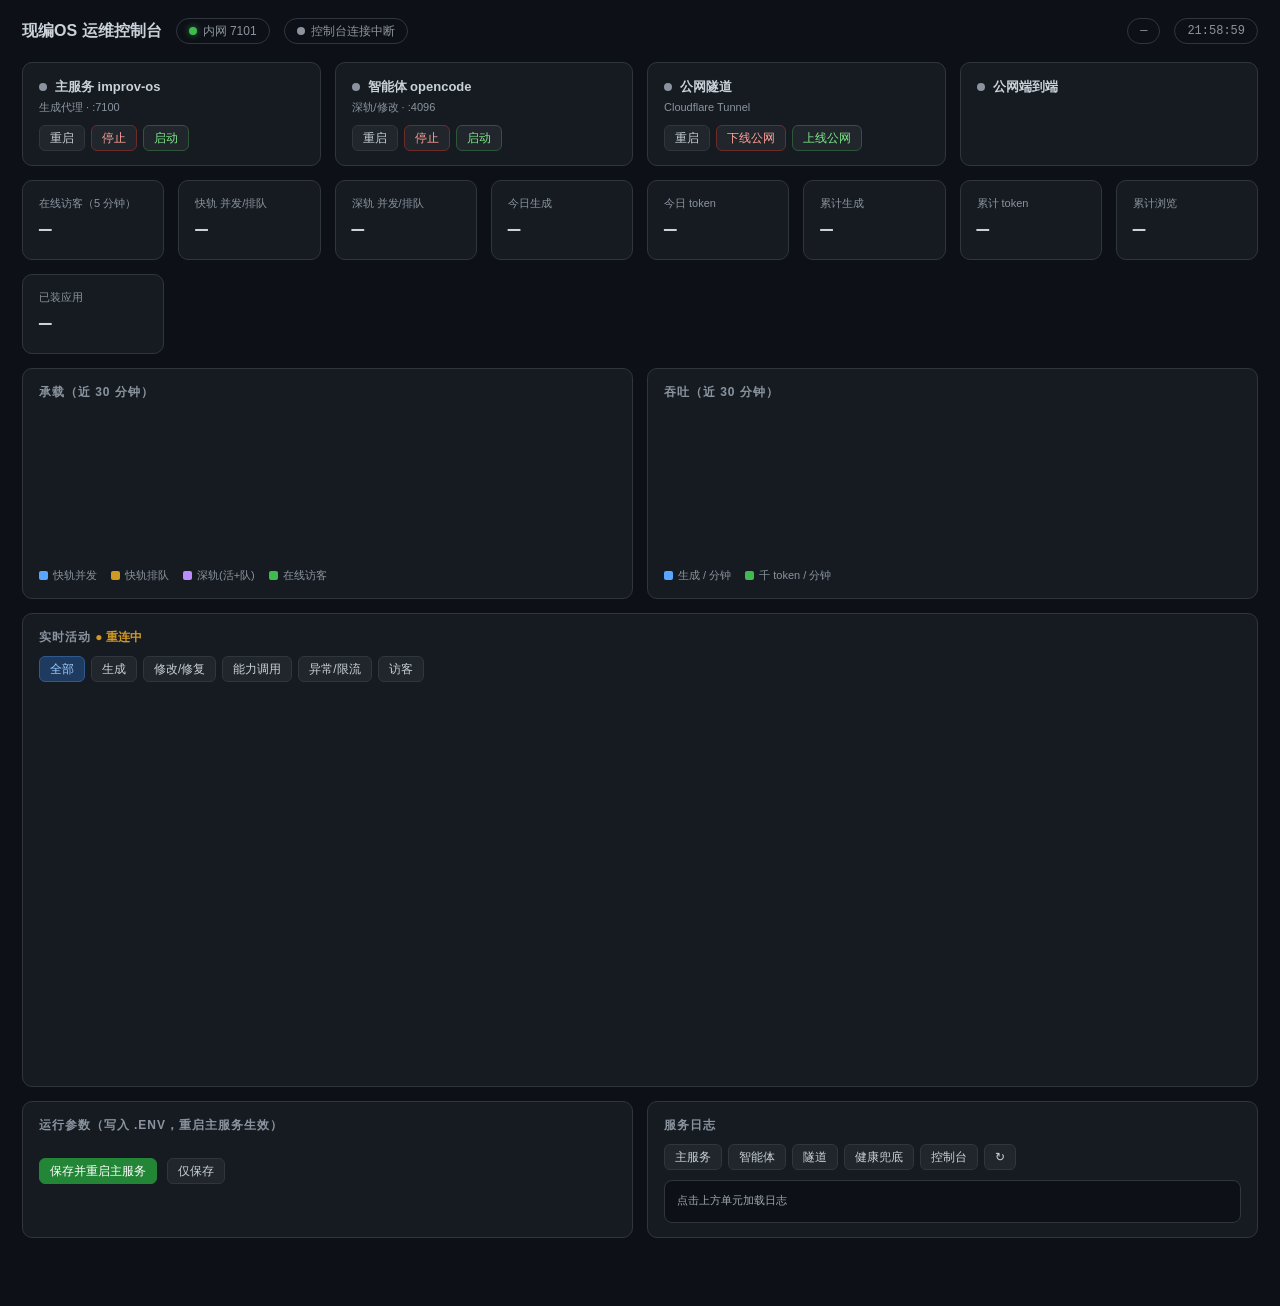
==== admin/public/index.html @ 3e0099f2 "累计浏览量：持久化 totalVisits 计数 + 运维面板「累计浏览」卡片 此前只有 5 分钟在线和今日生成，无累计口径，且活动日志 1MB 轮转 历史 visit 早被冲掉。首次启用时用尚存日志" ====
<!DOCTYPE html>
<html lang="zh">
<head>
<meta charset="utf-8">
<meta name="viewport" content="width=device-width, initial-scale=1">
<title>现编OS 运维控制台</title>
<style>
:root{--bg:#0d1117;--panel:#161b22;--line:#30363d;--text:#c9d1d9;--dim:#8b949e;--green:#3fb950;--red:#f85149;--amber:#d29922;--blue:#58a6ff;--purple:#bc8cff}
*{box-sizing:border-box;margin:0;padding:0}
body{background:var(--bg);color:var(--text);font:13px/1.5 -apple-system,BlinkMacSystemFont,"PingFang SC","SF Pro SC",sans-serif;-webkit-font-smoothing:antialiased;padding:18px 22px 40px}
h1{font-size:16px;font-weight:600}
h2{font-size:12px;font-weight:600;color:var(--dim);text-transform:uppercase;letter-spacing:.08em;margin:0 0 10px}
.mono{font-family:ui-monospace,"SF Mono",Menlo,monospace}
header{display:flex;align-items:center;gap:14px;margin-bottom:18px;flex-wrap:wrap}
header .spacer{flex:1}
.pill{display:inline-flex;align-items:center;gap:6px;border:1px solid var(--line);border-radius:99px;padding:3px 12px;font-size:12px;color:var(--dim)}
.dot{width:8px;height:8px;border-radius:50%;background:var(--dim);flex:none}
.dot.ok{background:var(--green);box-shadow:0 0 6px rgba(63,185,80,.6)}
.dot.bad{background:var(--red);box-shadow:0 0 6px rgba(248,81,73,.6)}
.dot.warn{background:var(--amber)}
.grid{display:grid;gap:14px}
.svc-grid{grid-template-columns:repeat(auto-fit,minmax(230px,1fr));margin-bottom:14px}
.card{background:var(--panel);border:1px solid var(--line);border-radius:10px;padding:14px 16px}
.svc-head{display:flex;align-items:center;gap:8px;margin-bottom:2px}
.svc-head b{font-size:13px}
.svc-sub{color:var(--dim);font-size:11px;margin-bottom:10px;min-height:16px}
.btns{display:flex;gap:6px;flex-wrap:wrap}
button{font:inherit;font-size:12px;background:#21262d;border:1px solid var(--line);color:var(--text);border-radius:6px;padding:3px 10px;cursor:pointer}
button:hover{background:#30363d}
button:disabled{opacity:.45;cursor:default}
button.danger{color:#ffa198;border-color:#6e2c28}
button.danger:hover{background:#3d1d1b}
button.go{color:#7ee787;border-color:#2e5639}
button.go:hover{background:#1b2e22}
button.primary{background:#238636;border-color:#238636;color:#fff}
button.primary:hover{background:#2ea043}
.metrics{grid-template-columns:repeat(auto-fit,minmax(128px,1fr));margin-bottom:14px}
.metric .v{font-size:21px;font-weight:600;font-family:ui-monospace,"SF Mono",Menlo,monospace;margin-top:2px}
.metric .v small{font-size:12px;color:var(--dim);font-weight:400}
.metric .k{color:var(--dim);font-size:11px}
.cols{display:grid;grid-template-columns:1fr 1fr;gap:14px;margin-bottom:14px}
@media(max-width:1100px){.cols{grid-template-columns:1fr}}
canvas{width:100%;height:150px;display:block}
.legend{display:flex;gap:14px;font-size:11px;color:var(--dim);margin-top:6px}
.legend i{display:inline-block;width:9px;height:9px;border-radius:2px;margin-right:5px;vertical-align:-1px}
.feed{height:380px;overflow-y:auto;display:flex;flex-direction:column;gap:1px}
.feed::-webkit-scrollbar{width:8px}.feed::-webkit-scrollbar-thumb{background:#30363d;border-radius:4px}
.ev{display:flex;gap:9px;align-items:baseline;padding:4px 6px;border-radius:5px;font-size:12px}
.ev:hover{background:#1c2128}
.ev time{color:#555e68;font-family:ui-monospace,Menlo,monospace;font-size:11px;flex:none}
.badge{flex:none;font-size:10px;border-radius:4px;padding:1px 7px;font-weight:600;letter-spacing:.02em}
.b-gen{background:#132f54;color:#79b8ff}.b-deep{background:#2a1d4d;color:var(--purple)}
.b-ok{background:#12361c;color:#7ee787}.b-fail{background:#4b1815;color:#ffa198}
.b-warn{background:#3b2c10;color:#e3b341}.b-cap{background:#23163a;color:#c9a6ff}
.b-visit{background:#21262d;color:var(--dim)}.b-mod{background:#0d3a3f;color:#76e3ea}
.ev .txt{flex:1;min-width:0;overflow:hidden;text-overflow:ellipsis;white-space:nowrap}
.ev .ip{color:#555e68;font-size:11px;font-family:ui-monospace,Menlo,monospace;flex:none}
.filters{display:flex;gap:6px;margin-bottom:10px;flex-wrap:wrap}
.filters button.on{background:#1f3a5f;border-color:#2f5a8f;color:#9ecbff}
.conf{display:grid;grid-template-columns:repeat(auto-fit,minmax(190px,1fr));gap:10px}
.conf label{display:block;font-size:11px;color:var(--dim);margin-bottom:3px}
.conf input{width:100%;background:var(--bg);border:1px solid var(--line);border-radius:6px;color:var(--text);padding:5px 8px;font:inherit;font-family:ui-monospace,Menlo,monospace;outline:none}
.conf input:focus{border-color:var(--blue)}
.conf .hint{font-size:10px;color:#555e68;margin-top:2px}
.conf-foot{display:flex;align-items:center;gap:10px;margin-top:14px}
.conf-foot .msg{font-size:12px;color:var(--dim)}
.logtabs{display:flex;gap:6px;margin-bottom:10px;flex-wrap:wrap}
.logtabs button.on{background:#1f3a5f;border-color:#2f5a8f;color:#9ecbff}
pre{background:var(--bg);border:1px solid var(--line);border-radius:8px;padding:12px;font:11px/1.6 ui-monospace,"SF Mono",Menlo,monospace;overflow:auto;max-height:340px;white-space:pre-wrap;word-break:break-all;color:#9da7b1}
.toast{position:fixed;right:18px;bottom:18px;background:#1c2128;border:1px solid var(--line);border-left:3px solid var(--green);border-radius:8px;padding:10px 16px;font-size:12px;opacity:0;transform:translateY(8px);transition:.25s;pointer-events:none;max-width:380px}
.toast.show{opacity:1;transform:none}
.toast.err{border-left-color:var(--red)}
section{margin-bottom:14px}
</style>
</head>
<body>
<header>
  <h1>现编OS 运维控制台</h1>
  <span class="pill"><span class="dot ok"></span>内网 7101</span>
  <span class="pill" id="pub-pill"><span class="dot" id="pub-dot"></span><span id="pub-text">公网检测中…</span></span>
  <div class="spacer"></div>
  <span class="pill mono" id="sys-pill">—</span>
  <span class="pill mono" id="clock">—</span>
</header>

<div class="grid svc-grid" id="svc-grid"></div>

<div class="grid metrics" id="metrics"></div>

<div class="cols">
  <div class="card">
    <h2>承载（近 30 分钟）</h2>
    <canvas id="ch-load"></canvas>
    <div class="legend"><span><i style="background:#58a6ff"></i>快轨并发</span><span><i style="background:#d29922"></i>快轨排队</span><span><i style="background:#bc8cff"></i>深轨(活+队)</span><span><i style="background:#3fb950"></i>在线访客</span></div>
  </div>
  <div class="card">
    <h2>吞吐（近 30 分钟）</h2>
    <canvas id="ch-rate"></canvas>
    <div class="legend"><span><i style="background:#58a6ff"></i>生成 / 分钟</span><span><i style="background:#3fb950"></i>千 token / 分钟</span></div>
  </div>
</div>

<section class="card">
  <h2>实时活动 <span id="feed-live" style="color:var(--green);text-transform:none;letter-spacing:0">● 直播中</span></h2>
  <div class="filters" id="filters"></div>
  <div class="feed" id="feed"></div>
</section>

<div class="cols">
  <section class="card">
    <h2>运行参数（写入 .env，重启主服务生效）</h2>
    <div class="conf" id="conf"></div>
    <div class="conf-foot">
      <button class="primary" id="conf-save">保存并重启主服务</button>
      <button id="conf-save-only">仅保存</button>
      <span class="msg" id="conf-msg"></span>
    </div>
  </section>
  <section class="card">
    <h2>服务日志</h2>
    <div class="logtabs" id="logtabs"></div>
    <pre id="logbox">点击上方单元加载日志</pre>
  </section>
</div>

<div class="toast" id="toast"></div>

<script>
const $ = s => document.querySelector(s);
const esc = s => String(s).replace(/[&<>"]/g, c => ({'&':'&amp;','<':'&lt;','>':'&gt;','"':'&quot;'}[c]));
function toast(msg, err) {
  const t = $('#toast'); t.textContent = msg; t.classList.toggle('err', !!err); t.classList.add('show');
  clearTimeout(t._h); t._h = setTimeout(() => t.classList.remove('show'), 3500);
}
async function api(path, opts) {
  const r = await fetch(path, opts);
  const d = await r.json().catch(() => ({}));
  if (!r.ok) throw new Error(d.error || ('HTTP ' + r.status));
  return d;
}

// ---------- 服务卡片 ----------
const SVCS = [
  { key: 'improv',      name: '主服务 improv-os',  sub: '生成代理 · :7100',        acts: [['restart-improv','重启'],['stop-improv','停止','danger'],['start-improv','启动','go']] },
  { key: 'opencode',    name: '智能体 opencode',   sub: '深轨/修改 · :4096',       acts: [['restart-opencode','重启'],['stop-opencode','停止','danger'],['start-opencode','启动','go']] },
  { key: 'cloudflared', name: '公网隧道',          sub: 'Cloudflare Tunnel',       acts: [['restart-cloudflared','重启'],['stop-cloudflared','下线公网','danger'],['start-cloudflared','上线公网','go']] },
  { key: 'pub',         name: '公网端到端',        sub: '',                        acts: [] },
];
const DANGEROUS = { 'stop-improv': '停止主服务（公网访客将打不开页面）？', 'stop-cloudflared': '下线公网（os.fzhiyu.dev 将不可达，内网不受影响）？', 'stop-opencode': '停止智能体（完整版/修改功能将降级）？' };
function renderSvcGrid() {
  $('#svc-grid').innerHTML = SVCS.map(s => `
    <div class="card">
      <div class="svc-head"><span class="dot" id="dot-${s.key}"></span><b>${s.name}</b></div>
      <div class="svc-sub" id="sub-${s.key}">${s.sub}</div>
      <div class="btns">${s.acts.map(([a, t, cls]) => `<button class="${cls || ''}" data-act="${a}">${t}</button>`).join('')}</div>
    </div>`).join('');
  document.querySelectorAll('[data-act]').forEach(b => b.addEventListener('click', async () => {
    const act = b.dataset.act;
    if (DANGEROUS[act] && !confirm(DANGEROUS[act])) return;
    b.disabled = true;
    try { const r = await api('/api/control', { method: 'POST', headers: {'content-type':'application/json'}, body: JSON.stringify({ action: act }) });
      toast(`${r.label}：完成${r.out ? ' · ' + r.out : ''}`);
    } catch (e) { toast('操作失败：' + e.message, true); }
    b.disabled = false;
    setTimeout(refreshOverview, 1200);
  }));
}

// ---------- 指标 ----------
const METRICS = [
  ['visitors', '在线访客（5 分钟）'], ['fast', '快轨 并发/排队'], ['deep', '深轨 并发/排队'],
  ['todayGens', '今日生成'], ['todayTokens', '今日 token'], ['totalGens', '累计生成'],
  ['totalTokens', '累计 token'], ['totalVisits', '累计浏览'], ['apps', '已装应用'],
];
function renderMetrics() {
  $('#metrics').innerHTML = METRICS.map(([k, label]) => `<div class="card metric"><div class="k">${label}</div><div class="v" id="m-${k}">—</div></div>`).join('');
}
const fmt = n => n == null ? '—' : n >= 1e6 ? (n / 1e6).toFixed(1) + 'M' : n >= 1e4 ? (n / 1e3).toFixed(1) + 'k' : String(n);

function setDot(id, state) {
  const el = $('#dot-' + id);
  if (el) el.className = 'dot ' + (state === 'active' ? 'ok' : state === 'inactive' || state === 'failed' ? 'bad' : 'warn');
}

async function refreshOverview() {
  try {
    const d = await api('/api/overview');
    setDot('improv', d.svc.improv); setDot('opencode', d.svc.opencode); setDot('cloudflared', d.svc.cloudflared);
    setDot('pub', d.pub.ok ? 'active' : 'inactive');
    $('#sub-improv').textContent = `生成代理 · :7100 · ${d.svc.improv}${d.svc.improvSince ? ' · 自 ' + d.svc.improvSince.replace(/^\w+ /, '').slice(0, 16) : ''}`;
    $('#sub-opencode').textContent = `深轨/修改 · :4096 · ${d.svc.opencode}`;
    $('#sub-cloudflared').textContent = `Cloudflare Tunnel · ${d.svc.cloudflared}`;
    $('#sub-pub').textContent = `${d.pub.url.replace('https://','')} · ${d.pub.ok ? '可达 ' + d.pub.ms + 'ms' : '不可达'}`;
    const pd = $('#pub-dot'); pd.className = 'dot ' + (d.pub.ok ? 'ok' : 'bad');
    $('#pub-text').textContent = d.pub.ok ? '公网正常' : '公网不可达';
    if (d.sys) $('#sys-pill').textContent = `load ${d.sys.load[0]} · 内存 ${d.sys.memUsedPct ?? '—'}% · 盘 ${d.sys.diskPct ?? '—'}%`;
    if (d.live) {
      $('#m-visitors').textContent = d.live.visitors5m ?? '—';
      $('#m-fast').innerHTML = `${d.live.fastActive}<small>/${d.live.fastMax}</small> <small>队 ${d.live.fastQueue}</small>`;
      $('#m-deep').innerHTML = `${d.live.deepActive}<small>/1</small> <small>队 ${d.live.deepQueue}</small>`;
      $('#m-todayGens').textContent = fmt(d.live.todayGens);
      $('#m-todayTokens').textContent = fmt(d.live.todayTokens);
    } else {
      $('#m-fast').textContent = '主服务离线';
    }
    if (d.stats) {
      $('#m-totalGens').textContent = fmt(d.stats.totalGens);
      $('#m-totalTokens').textContent = fmt(d.stats.totalTokens);
      $('#m-totalVisits').textContent = fmt(d.stats.totalVisits ?? d.live?.totalVisits);
      $('#m-apps').textContent = fmt(d.stats.apps);
    }
  } catch (e) { $('#pub-text').textContent = '控制台连接中断'; }
}

// ---------- 曲线 ----------
function drawChart(canvas, datasets, opts = {}) {
  const dpr = devicePixelRatio || 1;
  const w = canvas.clientWidth, h = canvas.clientHeight;
  if (!w) return;
  canvas.width = w * dpr; canvas.height = h * dpr;
  const ctx = canvas.getContext('2d'); ctx.scale(dpr, dpr);
  ctx.clearRect(0, 0, w, h);
  const all = datasets.flatMap(d => d.data).filter(v => v != null);
  const max = Math.max(opts.minMax || 1, ...all) * 1.15;
  // 网格
  ctx.strokeStyle = '#21262d'; ctx.lineWidth = 1; ctx.fillStyle = '#555e68'; ctx.font = '10px ui-monospace,Menlo';
  for (let i = 0; i <= 3; i++) {
    const y = h - 14 - (h - 22) * i / 3;
    ctx.beginPath(); ctx.moveTo(26, y); ctx.lineTo(w, y); ctx.stroke();
    ctx.fillText(fmtAxis(max * i / 3), 0, y + 3);
  }
  const n = Math.max(...datasets.map(d => d.data.length), 2);
  for (const ds of datasets) {
    ctx.strokeStyle = ds.color; ctx.lineWidth = 1.6; ctx.beginPath();
    let started = false;
    ds.data.forEach((v, i) => {
      if (v == null) return;
      const x = 26 + (w - 30) * i / (n - 1);
      const y = h - 14 - (h - 22) * Math.min(v, max) / max;
      started ? ctx.lineTo(x, y) : ctx.moveTo(x, y); started = true;
    });
    ctx.stroke();
  }
}
const fmtAxis = v => v >= 1000 ? (v / 1000).toFixed(v >= 10000 ? 0 : 1) + 'k' : v >= 10 ? Math.round(v) : +v.toFixed(1);

async function refreshCharts() {
  try {
    const { series } = await api('/api/series');
    const pts = series.slice(-360);                       // 近 30 分钟
    drawChart($('#ch-load'), [
      { color: '#58a6ff', data: pts.map(p => p.fastActive ?? null) },
      { color: '#d29922', data: pts.map(p => p.fastQueue ?? null) },
      { color: '#bc8cff', data: pts.map(p => p.deepActive != null ? p.deepActive + (p.deepQueue || 0) : null) },
      { color: '#3fb950', data: pts.map(p => p.visitors5m ?? null) },
    ], { minMax: 4 });
    // 速率：相邻样本差 → 每分钟
    const gensRate = [], tokRate = [];
    for (let i = 1; i < pts.length; i++) {
      const a = pts[i - 1], b = pts[i], dt = (b.t - a.t) / 60000;
      gensRate.push(a.totalGens != null && b.totalGens != null && dt > 0 ? Math.max(0, (b.totalGens - a.totalGens) / dt) : null);
      tokRate.push(a.totalTokens != null && b.totalTokens != null && dt > 0 ? Math.max(0, (b.totalTokens - a.totalTokens) / dt / 1000) : null);
    }
    drawChart($('#ch-rate'), [
      { color: '#58a6ff', data: gensRate },
      { color: '#3fb950', data: tokRate },
    ], { minMax: 2 });
  } catch {}
}

// ---------- 活动流 ----------
const FILTERS = [['all','全部'],['gen','生成'],['mod','修改/修复'],['cap','能力调用'],['warn','异常/限流'],['visit','访客']];
const CAT = t => ['gen','done','busy','busy_deep'].includes(t) ? 'gen' : ['modify','repair'].includes(t) ? 'mod' : ['cap_ai','cap_http'].includes(t) ? 'cap' : ['retry429','upstream_error','limited','blocked','origin_block','agent_error'].includes(t) ? 'warn' : t === 'visit' ? 'visit' : 'gen';
let filterOn = 'all';
function renderFilters() {
  $('#filters').innerHTML = FILTERS.map(([k, t]) => `<button data-f="${k}" class="${k === 'all' ? 'on' : ''}">${t}</button>`).join('');
  document.querySelectorAll('[data-f]').forEach(b => b.addEventListener('click', () => {
    filterOn = b.dataset.f;
    document.querySelectorAll('[data-f]').forEach(x => x.classList.toggle('on', x === b));
    document.querySelectorAll('.ev').forEach(ev => ev.style.display = (filterOn === 'all' || ev.dataset.cat === filterOn) ? '' : 'none');
  }));
}
function evHtml(e) {
  const time = new Date(e.t).toTimeString().slice(0, 8);
  let badge = '', cls = '', txt = '';
  switch (e.type) {
    case 'visit': badge = '访客'; cls = 'b-visit'; txt = `打开桌面 · ${esc((e.ua || '').split(')')[0].split('(').pop() || '')}`; break;
    case 'gen': badge = e.mode === 'deep' ? '深轨' : '快轨'; cls = e.mode === 'deep' ? 'b-deep' : 'b-gen';
      txt = `${e.kind === 'browser' ? '浏览' : '生成'}「${esc(e.q)}」`; break;
    case 'done': badge = e.ok ? '完成' : '失败'; cls = e.ok ? 'b-ok' : 'b-fail';
      txt = `「${esc(e.q)}」 ${e.mode} · ${e.secs}s · ${fmt(e.tokens)} tok`; break;
    case 'modify': badge = '修改'; cls = 'b-mod'; txt = `「${esc(e.instruction)}」 → ${e.slug}`; break;
    case 'repair': badge = '修复'; cls = 'b-mod'; txt = `「${esc(e.q)}」 ${esc(e.error || '')}`; break;
    case 'cap_ai': badge = 'AI'; cls = 'b-cap'; txt = `应用「${esc(e.appName)}」调用内嵌 AI`; break;
    case 'cap_http': badge = 'HTTP'; cls = 'b-cap'; txt = `应用拉取 ${esc(e.host)}`; break;
    case 'retry429': badge = '限速'; cls = 'b-warn'; txt = `上游 429，第 ${e.attempt} 次退避重试（${e.backoff}ms）`; break;
    case 'upstream_error': badge = '上游错'; cls = 'b-fail'; txt = `HTTP ${e.status}（重试 ${e.retries} 次后放弃）`; break;
    case 'limited': badge = '限流'; cls = 'b-warn'; txt = `${e.reason === 'ip' ? '单 IP 超额' : e.reason === 'daily' ? '日次数熔断' : 'token 熔断'}${e.q ? ' · 「' + esc(e.q) + '」' : ''}`; break;
    case 'blocked': badge = '拦截'; cls = 'b-fail'; txt = `内容审查拦下「${esc(e.q)}」`; break;
    case 'origin_block': badge = '盗用'; cls = 'b-fail'; txt = `拦下跨站调用 ${esc(e.path)} ${e.origin || e.referer ? '← ' + esc(e.origin || e.referer) : '（裸请求）'}`; break;
    case 'busy': badge = '满载'; cls = 'b-warn'; txt = `快轨排队溢出，拒了「${esc(e.q)}」`; break;
    case 'busy_deep': badge = '满载'; cls = 'b-warn'; txt = `深轨排队溢出，拒了「${esc(e.q)}」`; break;
    case 'agent_error': badge = '智能体'; cls = 'b-fail'; txt = `${e.timeout ? '超时中止' : '运行出错'}「${esc(e.q)}」${e.msg ? ' — ' + esc(e.msg) : ''}`; break;
    default: badge = e.type; cls = 'b-visit'; txt = JSON.stringify(e).slice(0, 120);
  }
  return `<div class="ev" data-cat="${CAT(e.type)}" ${filterOn !== 'all' && CAT(e.type) !== filterOn ? 'style="display:none"' : ''}><time>${time}</time><span class="badge ${cls}">${badge}</span><span class="txt">${txt}</span>${e.ip ? `<span class="ip">${esc(e.ip)}</span>` : ''}</div>`;
}
function appendEvents(events, scroll = true) {
  const feed = $('#feed');
  const atBottom = feed.scrollTop + feed.clientHeight >= feed.scrollHeight - 60;
  feed.insertAdjacentHTML('beforeend', events.map(evHtml).join(''));
  while (feed.children.length > 600) feed.removeChild(feed.firstChild);
  if (scroll && atBottom) feed.scrollTop = feed.scrollHeight;
}
async function initFeed() {
  try { const { events } = await api('/api/activity?n=200'); appendEvents(events); $('#feed').scrollTop = $('#feed').scrollHeight; } catch {}
  const es = new EventSource('/api/activity/stream');
  es.onmessage = m => { try { appendEvents([JSON.parse(m.data)]); } catch {} };
  es.onerror = () => { $('#feed-live').textContent = '● 重连中'; $('#feed-live').style.color = 'var(--amber)'; };
  es.onopen = () => { $('#feed-live').textContent = '● 直播中'; $('#feed-live').style.color = 'var(--green)'; };
}

// ---------- 参数 ----------
async function initConf() {
  const { keys } = await api('/api/env');
  $('#conf').innerHTML = Object.entries(keys).map(([k, m]) => `
    <div><label>${m.label} <span class="mono" style="color:#555e68">${k}</span></label>
    <input type="number" id="conf-${k}" value="${m.value}" min="${m.min}" max="${m.max}">
    <div class="hint">${m.hint}</div></div>`).join('');
}
async function saveConf(restart) {
  const values = {};
  document.querySelectorAll('[id^="conf-"]').forEach(i => { if (i.tagName === 'INPUT') values[i.id.slice(5)] = i.value; });
  $('#conf-msg').textContent = '应用中…';
  try {
    const r = await api('/api/config', { method: 'POST', headers: {'content-type':'application/json'}, body: JSON.stringify({ values, restart }) });
    $('#conf-msg').textContent = restart ? (r.restarted ? '已保存并重启 ✓' : '已保存，但重启失败') : '已保存（重启主服务后生效）';
    toast(restart ? '参数已生效（主服务已重启）' : '参数已写入 .env');
  } catch (e) { $('#conf-msg').textContent = ''; toast('保存失败：' + e.message, true); }
}
$('#conf-save').addEventListener('click', () => { if (confirm('保存参数并重启主服务？（正在生成中的请求会被打断）')) saveConf(true); });
$('#conf-save-only').addEventListener('click', () => saveConf(false));

// ---------- 日志 ----------
const LOG_UNITS = [['improv-os','主服务'],['opencode','智能体'],['cloudflared','隧道'],['health','健康兜底'],['admin','控制台']];
function renderLogTabs() {
  $('#logtabs').innerHTML = LOG_UNITS.map(([k, t]) => `<button data-log="${k}">${t}</button>`).join('') + '<button id="log-refresh" title="刷新当前">↻</button>';
  let cur = null;
  async function load(unit) {
    cur = unit;
    document.querySelectorAll('[data-log]').forEach(x => x.classList.toggle('on', x.dataset.log === unit));
    $('#logbox').textContent = '加载中…';
    try { const r = await api(`/api/logs?unit=${unit}&n=120`); $('#logbox').textContent = r.text; $('#logbox').scrollTop = $('#logbox').scrollHeight; }
    catch (e) { $('#logbox').textContent = '加载失败：' + e.message; }
  }
  document.querySelectorAll('[data-log]').forEach(b => b.addEventListener('click', () => load(b.dataset.log)));
  $('#log-refresh').addEventListener('click', () => cur && load(cur));
}

// ---------- 时钟 / 启动 ----------
setInterval(() => { $('#clock').textContent = new Date().toLocaleTimeString('zh-CN', { hour12: false }); }, 1000);
renderSvcGrid(); renderMetrics(); renderFilters(); renderLogTabs();
refreshOverview(); setInterval(refreshOverview, 5000);
refreshCharts(); setInterval(refreshCharts, 15000);
initFeed(); initConf();
addEventListener('resize', refreshCharts);
</script>
</body>
</html>
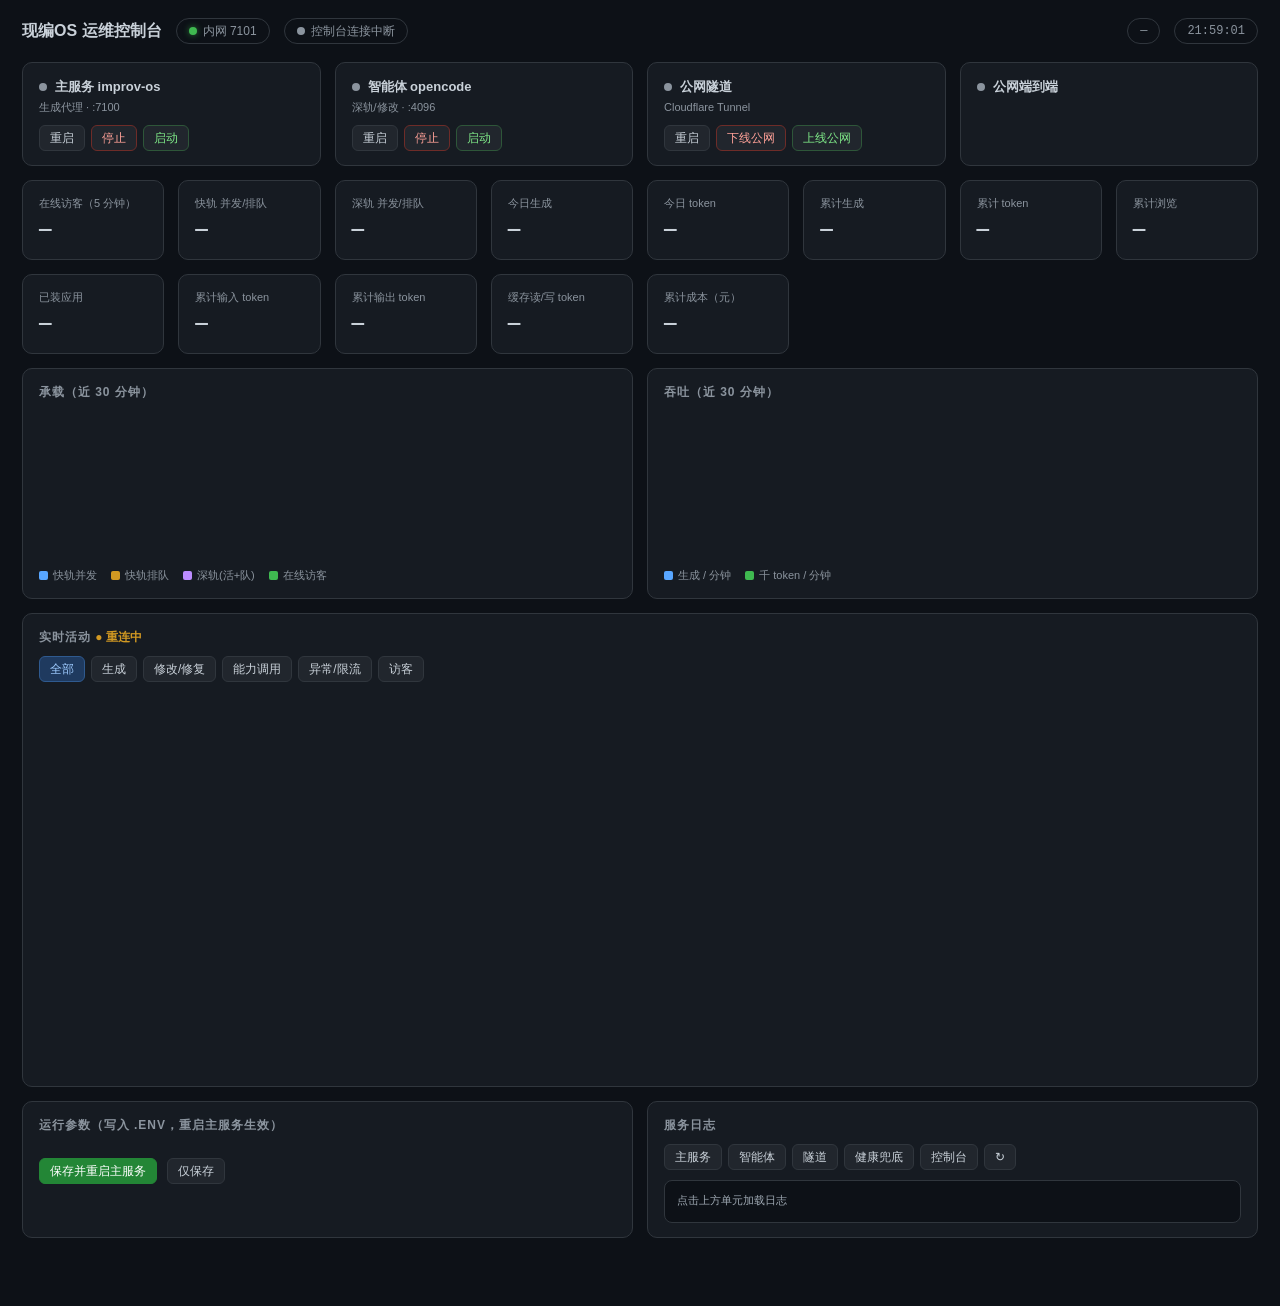
==== commit cda679c6: "计费系统重做：统一 accrue 入账(覆盖快轨/图标/审核/能力AI/慢轨)，token 分输入输出缓存四类，支持单价换算成本" ====
--- a/admin/public/index.html
+++ b/admin/public/index.html
@@ -171,6 +171,7 @@
   ['visitors', '在线访客（5 分钟）'], ['fast', '快轨 并发/排队'], ['deep', '深轨 并发/排队'],
   ['todayGens', '今日生成'], ['todayTokens', '今日 token'], ['totalGens', '累计生成'],
   ['totalTokens', '累计 token'], ['totalVisits', '累计浏览'], ['apps', '已装应用'],
+  ['tokIn', '累计输入 token'], ['tokOut', '累计输出 token'], ['tokCache', '缓存读/写 token'], ['cost', '累计成本（元）'],
 ];
 function renderMetrics() {
   $('#metrics').innerHTML = METRICS.map(([k, label]) => `<div class="card metric"><div class="k">${label}</div><div class="v" id="m-${k}">—</div></div>`).join('');
@@ -208,6 +209,11 @@
       $('#m-totalTokens').textContent = fmt(d.stats.totalTokens);
       $('#m-totalVisits').textContent = fmt(d.stats.totalVisits ?? d.live?.totalVisits);
       $('#m-apps').textContent = fmt(d.stats.apps);
+      const t = d.stats.tokens || {};
+      $('#m-tokIn').textContent = fmt(t.in);
+      $('#m-tokOut').textContent = fmt(t.out);
+      $('#m-tokCache').textContent = `${fmt(t.cacheRead)} / ${fmt(t.cacheCreate)}`;
+      $('#m-cost').textContent = d.stats.cost == null ? '未配置单价' : '¥' + d.stats.cost.toLocaleString(undefined, { maximumFractionDigits: 2 });
     }
   } catch (e) { $('#pub-text').textContent = '控制台连接中断'; }
 }
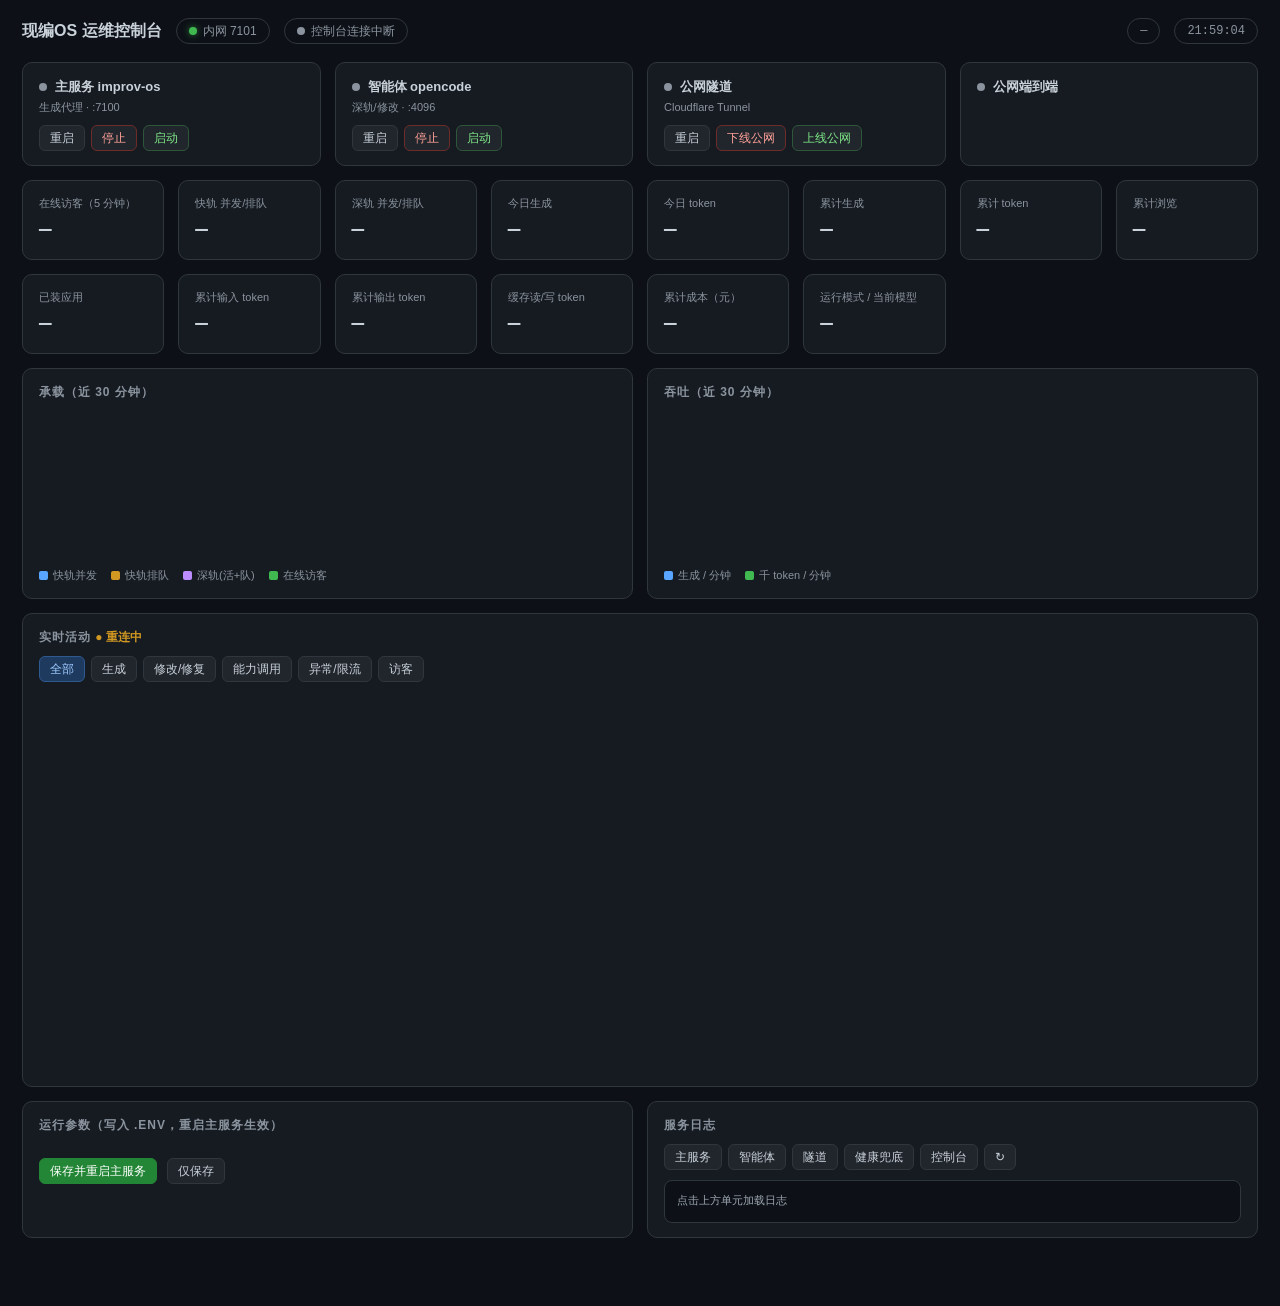
==== commit a6e47a52: "feat: 三档 MODEL_MODE 路由(normal/ai_gateway/low_power) + 配套 - 路由统一:textCall 按 MODEL_MODE 分发，openaiCompa" ====
--- a/admin/public/index.html
+++ b/admin/public/index.html
@@ -172,6 +172,7 @@
   ['todayGens', '今日生成'], ['todayTokens', '今日 token'], ['totalGens', '累计生成'],
   ['totalTokens', '累计 token'], ['totalVisits', '累计浏览'], ['apps', '已装应用'],
   ['tokIn', '累计输入 token'], ['tokOut', '累计输出 token'], ['tokCache', '缓存读/写 token'], ['cost', '累计成本（元）'],
+  ['mode', '运行模式 / 当前模型'],
 ];
 function renderMetrics() {
   $('#metrics').innerHTML = METRICS.map(([k, label]) => `<div class="card metric"><div class="k">${label}</div><div class="v" id="m-${k}">—</div></div>`).join('');
@@ -214,6 +215,8 @@
       $('#m-tokOut').textContent = fmt(t.out);
       $('#m-tokCache').textContent = `${fmt(t.cacheRead)} / ${fmt(t.cacheCreate)}`;
       $('#m-cost').textContent = d.stats.cost == null ? '未配置单价' : '¥' + d.stats.cost.toLocaleString(undefined, { maximumFractionDigits: 2 });
+      const rt = d.stats.runtime || d.live?.runtime || {};
+      $('#m-mode').innerHTML = `${rt.mode || 'normal'}<small> · ${rt.resolvedModel || '—'}</small>`;
     }
   } catch (e) { $('#pub-text').textContent = '控制台连接中断'; }
 }
@@ -329,10 +332,14 @@
 // ---------- 参数 ----------
 async function initConf() {
   const { keys } = await api('/api/env');
-  $('#conf').innerHTML = Object.entries(keys).map(([k, m]) => `
-    <div><label>${m.label} <span class="mono" style="color:#555e68">${k}</span></label>
-    <input type="number" id="conf-${k}" value="${m.value}" min="${m.min}" max="${m.max}">
-    <div class="hint">${m.hint}</div></div>`).join('');
+  $('#conf').innerHTML = Object.entries(keys).map(([k, m]) => {
+    const control = m.kind === 'enum'
+      ? `<select id="conf-${k}">${m.options.map(o => `<option value="${o}" ${String(o) === String(m.value) ? 'selected' : ''}>${o}</option>`).join('')}</select>`
+      : m.kind === 'text'
+        ? `<input type="text" id="conf-${k}" value="${String(m.value).replace(/&/g,'&amp;').replace(/"/g,'&quot;')}" spellcheck="false">`
+        : `<input type="number" id="conf-${k}" value="${m.value}" min="${m.min}" max="${m.max}">`;
+    return `<div><label>${m.label} <span class="mono" style="color:#555e68">${k}</span></label>${control}<div class="hint">${m.hint}</div></div>`;
+  }).join('');
 }
 async function saveConf(restart) {
   const values = {};
